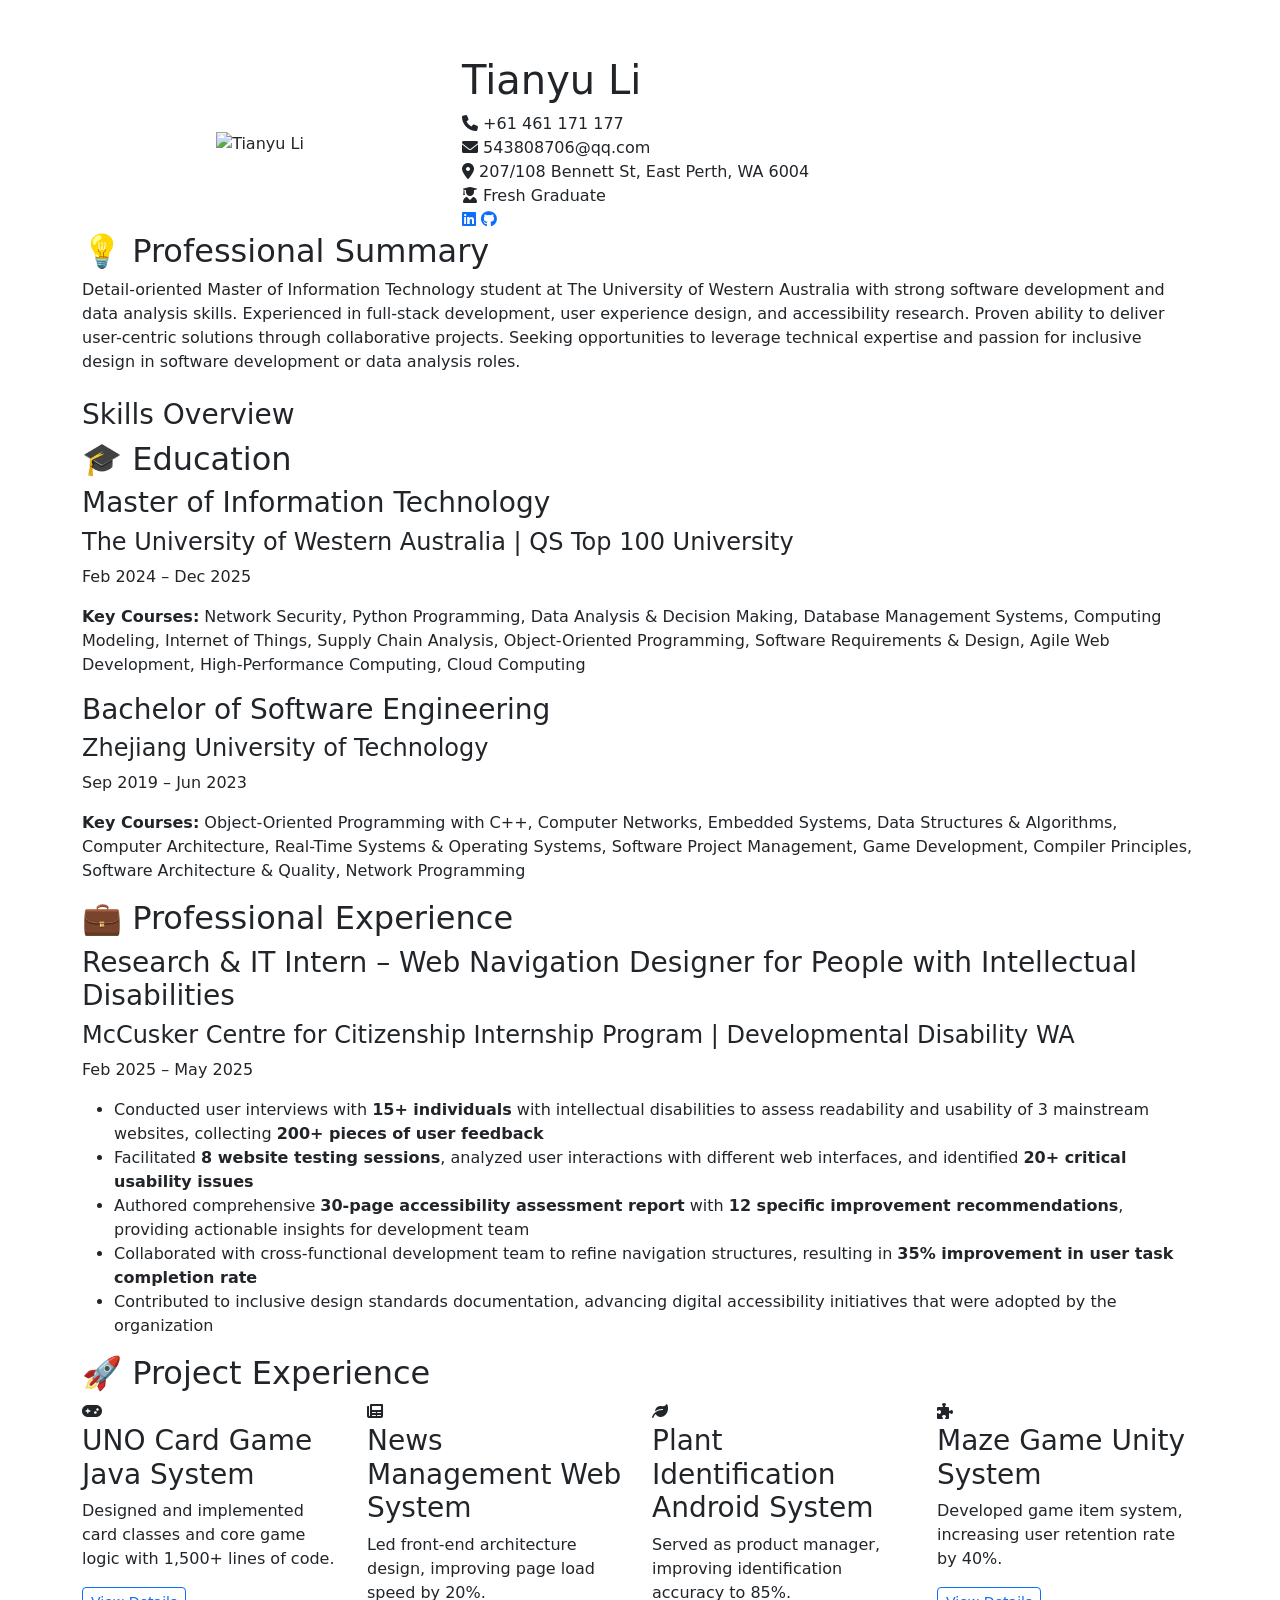
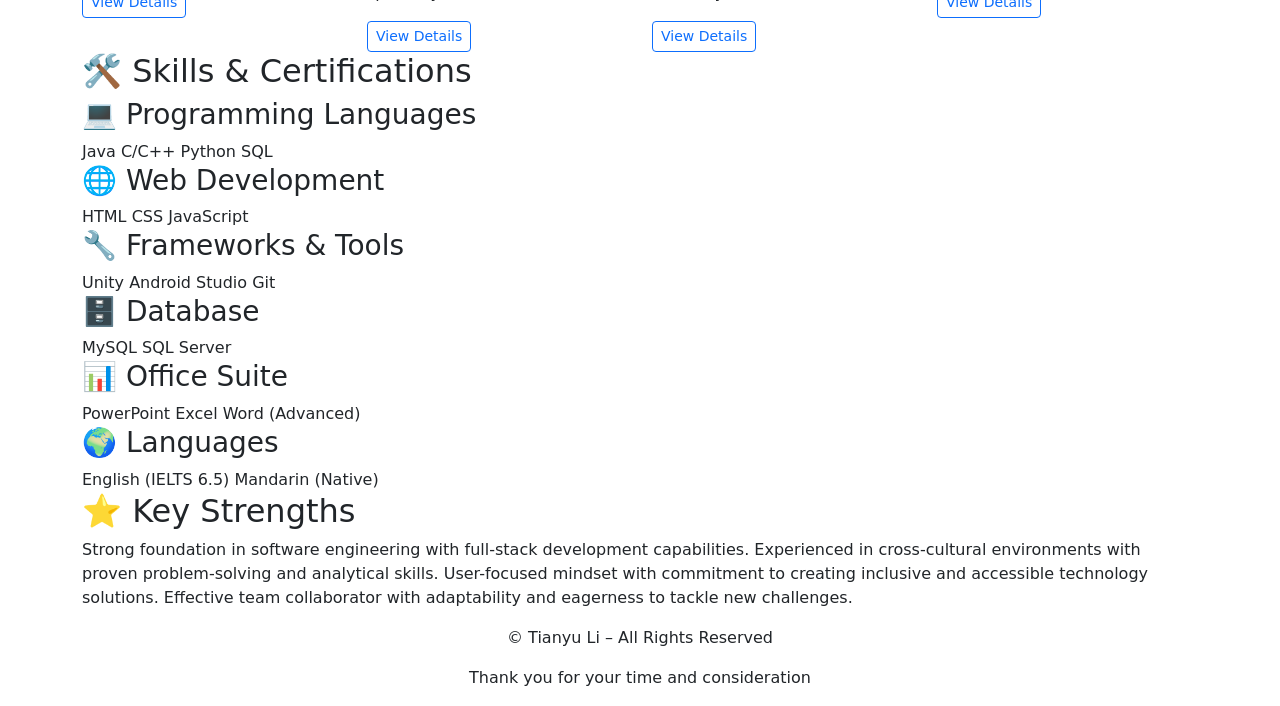
==== cv.html @ d958af8d "Fix HTML encoding issues in cv.html" ====
<!DOCTYPE html>
<html lang="en">
<head>
    <meta charset="UTF-8">
    <meta name="viewport" content="width=device-width, initial-scale=1.0">
    <title>Tianyu Li - Personal CV</title>
    <!-- Bootstrap CSS -->
    <link href="https://cdn.jsdelivr.net/npm/bootstrap@5.3.0-alpha1/dist/css/bootstrap.min.css" rel="stylesheet">
    <!-- Font Awesome -->
    <link rel="stylesheet" href="https://cdnjs.cloudflare.com/ajax/libs/font-awesome/6.0.0/css/all.min.css">
    <!-- Custom CSS -->
    <link rel="stylesheet" href="css/style.css">
    <link rel="stylesheet" href="css/cv.css">
</head>
<body>
    <nav class="navbar navbar-expand-lg navbar-dark">
        <div class="container">
            <a class="navbar-brand" href="index.html">Personal CV</a>
            <button class="navbar-toggler" type="button" data-bs-toggle="collapse" data-bs-target="#navbarNav" aria-controls="navbarNav" aria-expanded="false" aria-label="Toggle navigation">
                <span class="navbar-toggler-icon"></span>
            </button>
            <div class="collapse navbar-collapse" id="navbarNav">
                <ul class="navbar-nav ms-auto">
                    <li class="nav-item">
                        <a class="nav-link" href="index.html">中文简历</a>
                    </li>
                    <li class="nav-item">
                        <a class="nav-link active" href="cv.html">English CV</a>
                    </li>
                </ul>
            </div>
        </div>
    </nav>

    <div class="cv-container">
        <header class="cv-header">
            <div class="container">
                <div class="row align-items-center">
                    <div class="col-md-4 text-center">
                        <div class="profile-image-container">
                            <img src="img/profile.jpg" alt="Tianyu Li" class="profile-image" id="profileImage">
                        </div>
                    </div>
                    <div class="col-md-8">
                        <h1 class="cv-name">Tianyu Li</h1>
                        <div class="contact-info">
                            <div class="contact-item">
                                <i class="fas fa-phone"></i>
                                <span>+61 461 171 177</span>
                            </div>
                            <div class="contact-item">
                                <i class="fas fa-envelope"></i>
                                <span>543808706@qq.com</span>
                            </div>
                            <div class="contact-item">
                                <i class="fas fa-map-marker-alt"></i>
                                <span>207/108 Bennett St, East Perth, WA 6004</span>
                            </div>
                            <div class="contact-item">
                                <i class="fas fa-user-graduate"></i>
                                <span>Fresh Graduate</span>
                            </div>
                        </div>
                        <div class="social-links">
                            <a href="#" class="social-link" title="LinkedIn"><i class="fab fa-linkedin"></i></a>
                            <a href="#" class="social-link" title="GitHub"><i class="fab fa-github"></i></a>
                        </div>
                    </div>
                </div>
            </div>
        </header>

        <main class="cv-main">
            <div class="container">
                <div class="row">
                    <div class="col-lg-12">
                        <section class="cv-section" id="personal-summary">
                            <h2 class="section-title">💡 Professional Summary</h2>
                            <div class="section-content">
                                <p>Detail-oriented Master of Information Technology student at The University of Western Australia with strong software development and data analysis skills. Experienced in full-stack development, user experience design, and accessibility research. Proven ability to deliver user-centric solutions through collaborative projects. Seeking opportunities to leverage technical expertise and passion for inclusive design in software development or data analysis roles.</p>
                                
                                <div class="skills-visualization mt-4">
                                    <h3>Skills Overview</h3>
                                    <div class="skill-bars" id="skillBars">
                                        <!-- Skill bars will be generated by JavaScript -->
                                    </div>
                                </div>
                            </div>
                        </section>

                        <section class="cv-section" id="education">
                            <h2 class="section-title">🎓 Education</h2>
                            <div class="section-content">
                                <div class="timeline">
                                    <div class="timeline-item">
                                        <div class="timeline-marker"></div>
                                        <div class="timeline-content">
                                            <h3>Master of Information Technology</h3>
                                            <h4>The University of Western Australia | QS Top 100 University</h4>
                                            <p class="timeline-date">Feb 2024 – Dec 2025</p>
                                            <p><strong>Key Courses:</strong> Network Security, Python Programming, Data Analysis & Decision Making, Database Management Systems, Computing Modeling, Internet of Things, Supply Chain Analysis, Object-Oriented Programming, Software Requirements & Design, Agile Web Development, High-Performance Computing, Cloud Computing</p>
                                        </div>
                                    </div>
                                    <div class="timeline-item">
                                        <div class="timeline-marker"></div>
                                        <div class="timeline-content">
                                            <h3>Bachelor of Software Engineering</h3>
                                            <h4>Zhejiang University of Technology</h4>
                                            <p class="timeline-date">Sep 2019 – Jun 2023</p>
                                            <p><strong>Key Courses:</strong> Object-Oriented Programming with C++, Computer Networks, Embedded Systems, Data Structures & Algorithms, Computer Architecture, Real-Time Systems & Operating Systems, Software Project Management, Game Development, Compiler Principles, Software Architecture & Quality, Network Programming</p>
                                        </div>
                                    </div>
                                </div>
                            </div>
                        </section>

                        <section class="cv-section" id="work-experience">
                            <h2 class="section-title">💼 Professional Experience</h2>
                            <div class="section-content">
                                <div class="experience-item">
                                    <div class="experience-header">
                                        <h3>Research & IT Intern – Web Navigation Designer for People with Intellectual Disabilities</h3>
                                        <h4>McCusker Centre for Citizenship Internship Program | Developmental Disability WA</h4>
                                        <p class="experience-date">Feb 2025 – May 2025</p>
                                    </div>
                                    <ul class="experience-details">
                                        <li>Conducted user interviews with <strong>15+ individuals</strong> with intellectual disabilities to assess readability and usability of 3 mainstream websites, collecting <strong>200+ pieces of user feedback</strong></li>
                                        <li>Facilitated <strong>8 website testing sessions</strong>, analyzed user interactions with different web interfaces, and identified <strong>20+ critical usability issues</strong></li>
                                        <li>Authored comprehensive <strong>30-page accessibility assessment report</strong> with <strong>12 specific improvement recommendations</strong>, providing actionable insights for development team</li>
                                        <li>Collaborated with cross-functional development team to refine navigation structures, resulting in <strong>35% improvement in user task completion rate</strong></li>
                                        <li>Contributed to inclusive design standards documentation, advancing digital accessibility initiatives that were adopted by the organization</li>
                                    </ul>
                                </div>
                            </div>
                        </section>

                        <section class="cv-section" id="projects">
                            <h2 class="section-title">🚀 Project Experience</h2>
                            <div class="section-content">
                                <div class="row project-gallery">
                                    <div class="col-md-6 col-lg-3">
                                        <div class="project-card" data-project="uno">
                                            <div class="project-icon">
                                                <i class="fas fa-gamepad"></i>
                                            </div>
                                            <h3>UNO Card Game Java System</h3>
                                            <p class="project-preview">Designed and implemented card classes and core game logic with 1,500+ lines of code.</p>
                                            <button class="btn btn-outline-primary btn-sm project-details-btn">View Details</button>
                                        </div>
                                    </div>
                                    <div class="col-md-6 col-lg-3">
                                        <div class="project-card" data-project="news">
                                            <div class="project-icon">
                                                <i class="fas fa-newspaper"></i>
                                            </div>
                                            <h3>News Management Web System</h3>
                                            <p class="project-preview">Led front-end architecture design, improving page load speed by 20%.</p>
                                            <button class="btn btn-outline-primary btn-sm project-details-btn">View Details</button>
                                        </div>
                                    </div>
                                    <div class="col-md-6 col-lg-3">
                                        <div class="project-card" data-project="plant">
                                            <div class="project-icon">
                                                <i class="fas fa-leaf"></i>
                                            </div>
                                            <h3>Plant Identification Android System</h3>
                                            <p class="project-preview">Served as product manager, improving identification accuracy to 85%.</p>
                                            <button class="btn btn-outline-primary btn-sm project-details-btn">View Details</button>
                                        </div>
                                    </div>
                                    <div class="col-md-6 col-lg-3">
                                        <div class="project-card" data-project="maze">
                                            <div class="project-icon">
                                                <i class="fas fa-puzzle-piece"></i>
                                            </div>
                                            <h3>Maze Game Unity System</h3>
                                            <p class="project-preview">Developed game item system, increasing user retention rate by 40%.</p>
                                            <button class="btn btn-outline-primary btn-sm project-details-btn">View Details</button>
                                        </div>
                                    </div>
                                </div>
                                
                                <!-- Project Details Modal -->
                                <div class="modal fade" id="projectModal" tabindex="-1" aria-labelledby="projectModalLabel" aria-hidden="true">
                                    <div class="modal-dialog modal-lg">
                                        <div class="modal-content">
                                            <div class="modal-header">
                                                <h5 class="modal-title" id="projectModalLabel">Project Details</h5>
                                                <button type="button" class="btn-close" data-bs-dismiss="modal" aria-label="Close"></button>
                                            </div>
                                            <div class="modal-body" id="projectModalBody">
                                                <!-- Project details will be loaded here -->
                                            </div>
                                        </div>
                                    </div>
                                </div>
                            </div>
                        </section>

                        <section class="cv-section" id="skills">
                            <h2 class="section-title">🛠 Skills & Certifications</h2>
                            <div class="section-content">
                                <div class="skills-container">
                                    <div class="skill-category">
                                        <h3>💻 Programming Languages</h3>
                                        <div class="skill-tags">
                                            <span class="skill-tag">Java</span>
                                            <span class="skill-tag">C/C++</span>
                                            <span class="skill-tag">Python</span>
                                            <span class="skill-tag">SQL</span>
                                        </div>
                                    </div>
                                    <div class="skill-category">
                                        <h3>🌐 Web Development</h3>
                                        <div class="skill-tags">
                                            <span class="skill-tag">HTML</span>
                                            <span class="skill-tag">CSS</span>
                                            <span class="skill-tag">JavaScript</span>
                                        </div>
                                    </div>
                                    <div class="skill-category">
                                        <h3>🔧 Frameworks & Tools</h3>
                                        <div class="skill-tags">
                                            <span class="skill-tag">Unity</span>
                                            <span class="skill-tag">Android Studio</span>
                                            <span class="skill-tag">Git</span>
                                        </div>
                                    </div>
                                    <div class="skill-category">
                                        <h3>🗄 Database</h3>
                                        <div class="skill-tags">
                                            <span class="skill-tag">MySQL</span>
                                            <span class="skill-tag">SQL Server</span>
                                        </div>
                                    </div>
                                    <div class="skill-category">
                                        <h3>📊 Office Suite</h3>
                                        <div class="skill-tags">
                                            <span class="skill-tag">PowerPoint</span>
                                            <span class="skill-tag">Excel</span>
                                            <span class="skill-tag">Word (Advanced)</span>
                                        </div>
                                    </div>
                                    <div class="skill-category">
                                        <h3>🌍 Languages</h3>
                                        <div class="skill-tags">
                                            <span class="skill-tag">English (IELTS 6.5)</span>
                                            <span class="skill-tag">Mandarin (Native)</span>
                                        </div>
                                    </div>
                                </div>
                            </div>
                        </section>

                        <section class="cv-section" id="key-strengths">
                            <h2 class="section-title">⭐ Key Strengths</h2>
                            <div class="section-content">
                                <p>Strong foundation in software engineering with full-stack development capabilities. Experienced in cross-cultural environments with proven problem-solving and analytical skills. User-focused mindset with commitment to creating inclusive and accessible technology solutions. Effective team collaborator with adaptability and eagerness to tackle new challenges.</p>
                            </div>
                        </section>
                    </div>
                </div>
            </div>
        </main>

        <footer class="footer">
            <div class="container text-center">
                <p>&copy; Tianyu Li – All Rights Reserved</p>
                <p class="mt-2">Thank you for your time and consideration</p>
            </div>
        </footer>
    </div>

    <!-- Bootstrap JS Bundle with Popper -->
    <script src="https://cdn.jsdelivr.net/npm/bootstrap@5.3.0-alpha1/dist/js/bootstrap.bundle.min.js"></script>
    <!-- jQuery -->
    <script src="https://code.jquery.com/jquery-3.6.0.min.js"></script>
    <!-- Custom JS -->
    <script src="js/cv.js"></script>
</body>

</html>
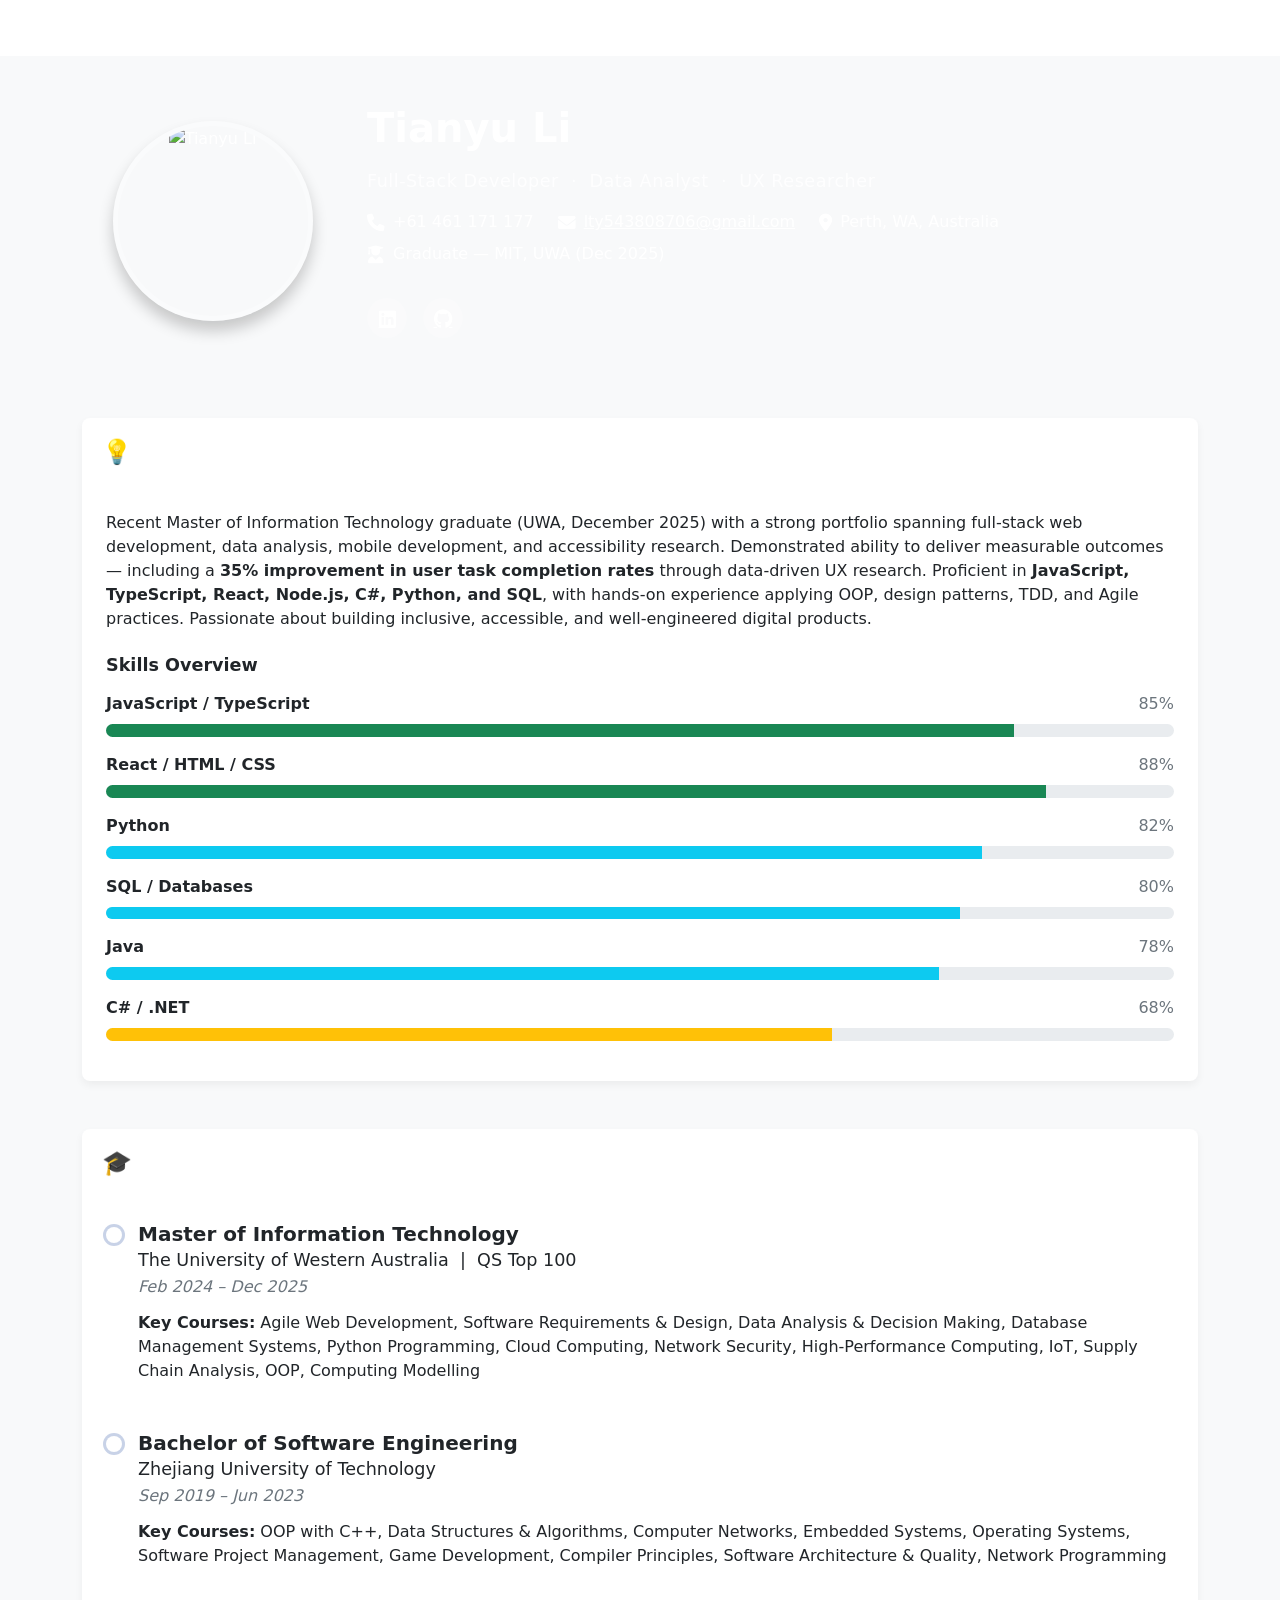
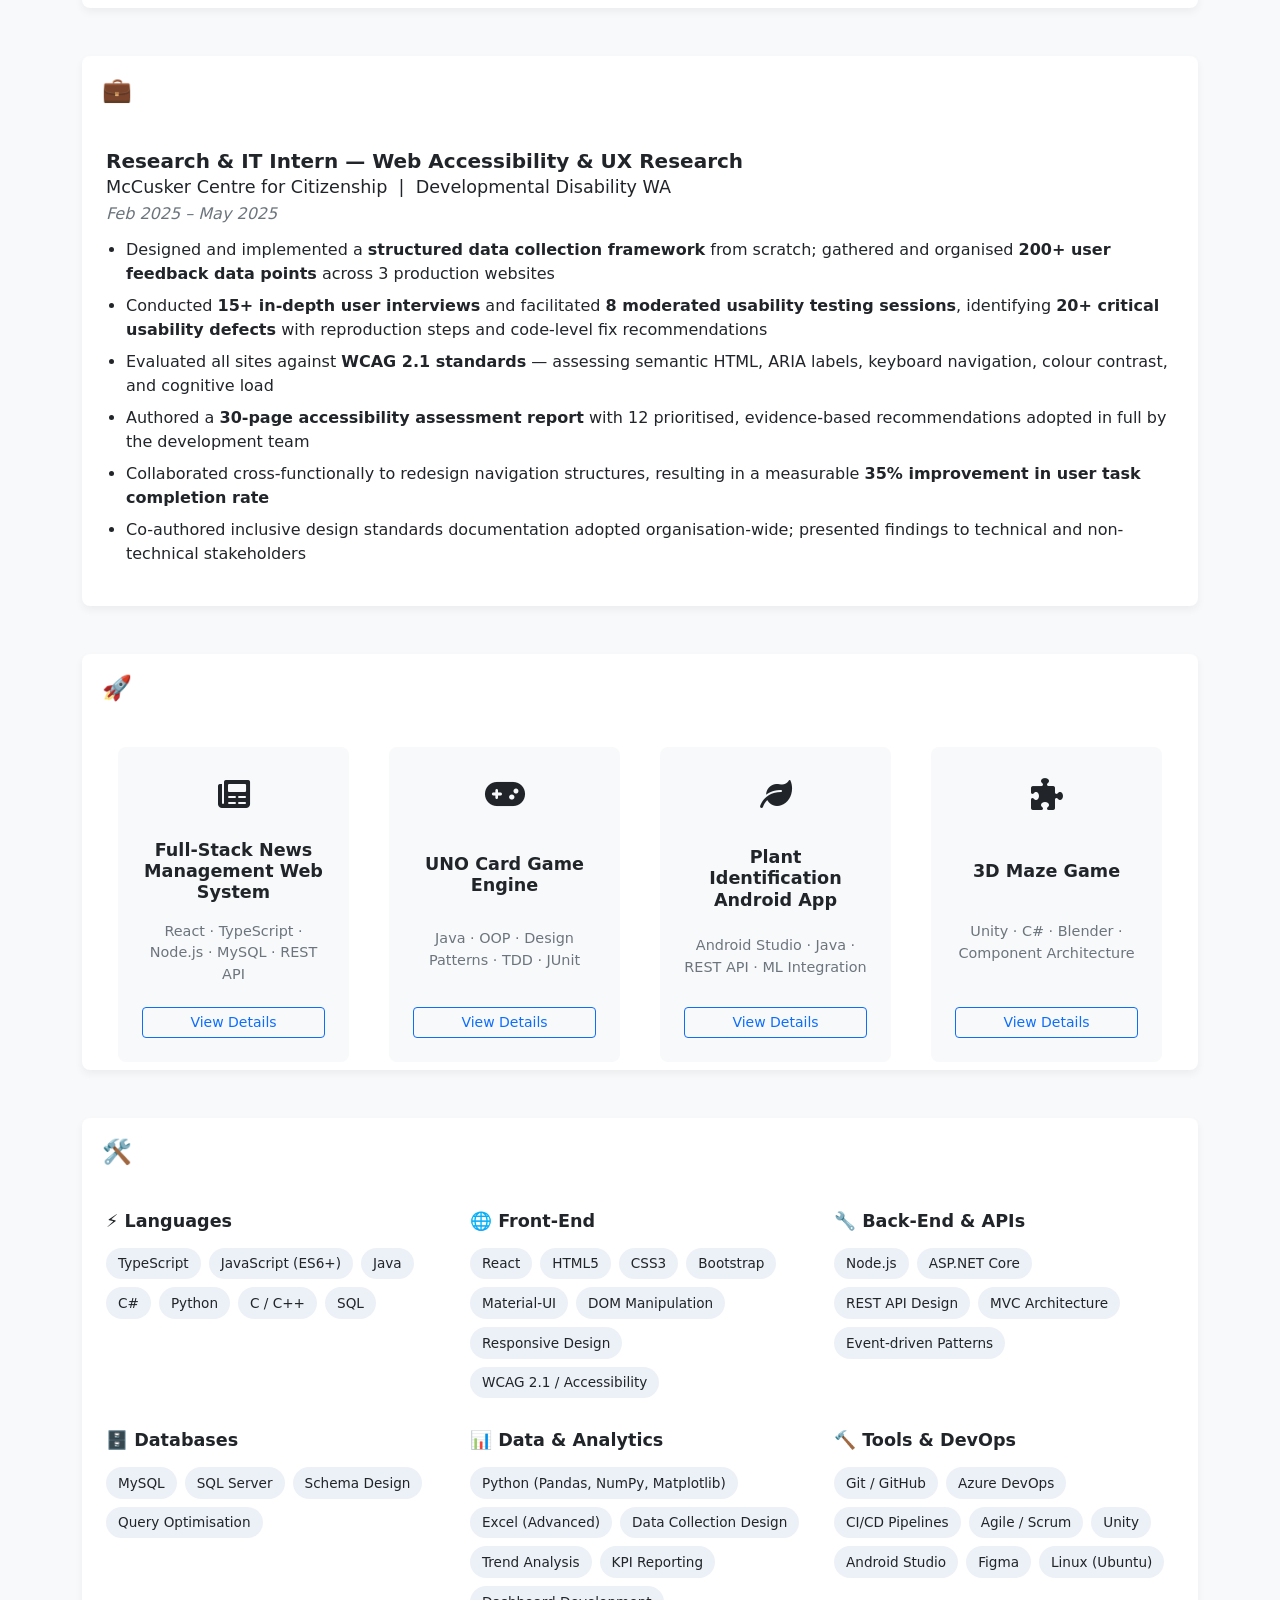
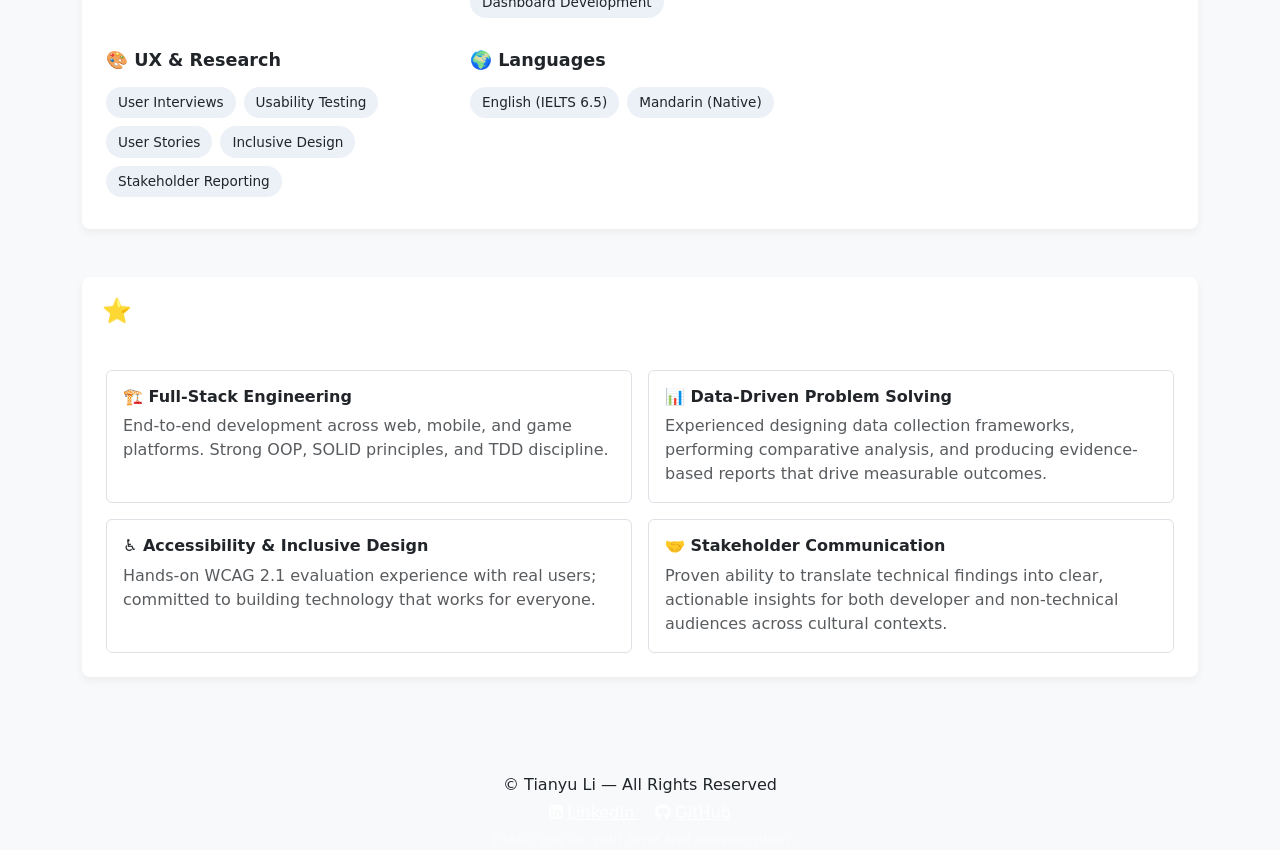
==== commit e408876b: "Revise CV layout and enhance content Updated the CV layout and content, enhancing the professional s" ====
--- a/cv.html
+++ b/cv.html
@@ -4,11 +4,8 @@
     <meta charset="UTF-8">
     <meta name="viewport" content="width=device-width, initial-scale=1.0">
     <title>Tianyu Li - Personal CV</title>
-    <!-- Bootstrap CSS -->
     <link href="https://cdn.jsdelivr.net/npm/bootstrap@5.3.0-alpha1/dist/css/bootstrap.min.css" rel="stylesheet">
-    <!-- Font Awesome -->
     <link rel="stylesheet" href="https://cdnjs.cloudflare.com/ajax/libs/font-awesome/6.0.0/css/all.min.css">
-    <!-- Custom CSS -->
     <link rel="stylesheet" href="css/style.css">
     <link rel="stylesheet" href="css/cv.css">
 </head>
@@ -16,17 +13,14 @@
     <nav class="navbar navbar-expand-lg navbar-dark">
         <div class="container">
             <a class="navbar-brand" href="index.html">Personal CV</a>
-            <button class="navbar-toggler" type="button" data-bs-toggle="collapse" data-bs-target="#navbarNav" aria-controls="navbarNav" aria-expanded="false" aria-label="Toggle navigation">
+            <button class="navbar-toggler" type="button" data-bs-toggle="collapse" data-bs-target="#navbarNav"
+                aria-controls="navbarNav" aria-expanded="false" aria-label="Toggle navigation">
                 <span class="navbar-toggler-icon"></span>
             </button>
             <div class="collapse navbar-collapse" id="navbarNav">
                 <ul class="navbar-nav ms-auto">
-                    <li class="nav-item">
-                        <a class="nav-link" href="index.html">中文简历</a>
-                    </li>
-                    <li class="nav-item">
-                        <a class="nav-link active" href="cv.html">English CV</a>
-                    </li>
+                    <li class="nav-item"><a class="nav-link" href="index.html">中文简历</a></li>
+                    <li class="nav-item"><a class="nav-link active" href="cv.html">English CV</a></li>
                 </ul>
             </div>
         </div>
@@ -36,13 +30,14 @@
         <header class="cv-header">
             <div class="container">
                 <div class="row align-items-center">
-                    <div class="col-md-4 text-center">
+                    <div class="col-md-3 text-center mb-3 mb-md-0">
                         <div class="profile-image-container">
                             <img src="img/profile.jpg" alt="Tianyu Li" class="profile-image" id="profileImage">
                         </div>
                     </div>
-                    <div class="col-md-8">
+                    <div class="col-md-9">
                         <h1 class="cv-name">Tianyu Li</h1>
+                        <p class="cv-tagline mb-3">Full-Stack Developer &nbsp;·&nbsp; Data Analyst &nbsp;·&nbsp; UX Researcher</p>
                         <div class="contact-info">
                             <div class="contact-item">
                                 <i class="fas fa-phone"></i>
@@ -50,20 +45,24 @@
                             </div>
                             <div class="contact-item">
                                 <i class="fas fa-envelope"></i>
-                                <span>543808706@qq.com</span>
+                                <a href="mailto:lty543808706@gmail.com" style="color:inherit;">lty543808706@gmail.com</a>
                             </div>
                             <div class="contact-item">
                                 <i class="fas fa-map-marker-alt"></i>
-                                <span>207/108 Bennett St, East Perth, WA 6004</span>
+                                <span>Perth, WA, Australia</span>
                             </div>
                             <div class="contact-item">
                                 <i class="fas fa-user-graduate"></i>
-                                <span>Fresh Graduate</span>
+                                <span>Graduate — MIT, UWA (Dec 2025)</span>
                             </div>
                         </div>
-                        <div class="social-links">
-                            <a href="#" class="social-link" title="LinkedIn"><i class="fab fa-linkedin"></i></a>
-                            <a href="#" class="social-link" title="GitHub"><i class="fab fa-github"></i></a>
+                        <div class="social-links mt-2">
+                            <a href="https://www.linkedin.com/in/tianyu-li-7a562b31b" target="_blank" rel="noopener" class="social-link" title="LinkedIn">
+                                <i class="fab fa-linkedin"></i>
+                            </a>
+                            <a href="https://github.com/543808706" target="_blank" rel="noopener" class="social-link" title="GitHub — 543808706 (lty)">
+                                <i class="fab fa-github"></i>
+                            </a>
                         </div>
                     </div>
                 </div>
@@ -74,20 +73,28 @@
             <div class="container">
                 <div class="row">
                     <div class="col-lg-12">
-                        <section class="cv-section" id="personal-summary">
+
+                        <!-- SUMMARY -->
+                        <section class="cv-section fade-in" id="personal-summary">
                             <h2 class="section-title">💡 Professional Summary</h2>
                             <div class="section-content">
-                                <p>Detail-oriented Master of Information Technology student at The University of Western Australia with strong software development and data analysis skills. Experienced in full-stack development, user experience design, and accessibility research. Proven ability to deliver user-centric solutions through collaborative projects. Seeking opportunities to leverage technical expertise and passion for inclusive design in software development or data analysis roles.</p>
-                                
+                                <p>
+                                    Recent Master of Information Technology graduate (UWA, December 2025) with a strong portfolio spanning
+                                    full-stack web development, data analysis, mobile development, and accessibility research.
+                                    Demonstrated ability to deliver measurable outcomes — including a <strong>35% improvement in user task
+                                    completion rates</strong> through data-driven UX research. Proficient in
+                                    <strong>JavaScript, TypeScript, React, Node.js, C#, Python, and SQL</strong>, with hands-on experience
+                                    applying OOP, design patterns, TDD, and Agile practices. Passionate about building inclusive,
+                                    accessible, and well-engineered digital products.
+                                </p>
                                 <div class="skills-visualization mt-4">
                                     <h3>Skills Overview</h3>
-                                    <div class="skill-bars" id="skillBars">
-                                        <!-- Skill bars will be generated by JavaScript -->
-                                    </div>
-                                </div>
-                            </div>
-                        </section>
-
+                                    <div class="skill-bars" id="skillBars"></div>
+                                </div>
+                            </div>
+                        </section>
+
+                        <!-- EDUCATION -->
                         <section class="cv-section" id="education">
                             <h2 class="section-title">🎓 Education</h2>
                             <div class="section-content">
@@ -96,9 +103,12 @@
                                         <div class="timeline-marker"></div>
                                         <div class="timeline-content">
                                             <h3>Master of Information Technology</h3>
-                                            <h4>The University of Western Australia | QS Top 100 University</h4>
+                                            <h4>The University of Western Australia &nbsp;|&nbsp; QS Top 100</h4>
                                             <p class="timeline-date">Feb 2024 – Dec 2025</p>
-                                            <p><strong>Key Courses:</strong> Network Security, Python Programming, Data Analysis & Decision Making, Database Management Systems, Computing Modeling, Internet of Things, Supply Chain Analysis, Object-Oriented Programming, Software Requirements & Design, Agile Web Development, High-Performance Computing, Cloud Computing</p>
+                                            <p><strong>Key Courses:</strong> Agile Web Development, Software Requirements &amp; Design,
+                                            Data Analysis &amp; Decision Making, Database Management Systems, Python Programming,
+                                            Cloud Computing, Network Security, High-Performance Computing, IoT, Supply Chain Analysis,
+                                            OOP, Computing Modelling</p>
                                         </div>
                                     </div>
                                     <div class="timeline-item">
@@ -107,80 +117,77 @@
                                             <h3>Bachelor of Software Engineering</h3>
                                             <h4>Zhejiang University of Technology</h4>
                                             <p class="timeline-date">Sep 2019 – Jun 2023</p>
-                                            <p><strong>Key Courses:</strong> Object-Oriented Programming with C++, Computer Networks, Embedded Systems, Data Structures & Algorithms, Computer Architecture, Real-Time Systems & Operating Systems, Software Project Management, Game Development, Compiler Principles, Software Architecture & Quality, Network Programming</p>
-                                        </div>
-                                    </div>
-                                </div>
-                            </div>
-                        </section>
-
+                                            <p><strong>Key Courses:</strong> OOP with C++, Data Structures &amp; Algorithms,
+                                            Computer Networks, Embedded Systems, Operating Systems, Software Project Management,
+                                            Game Development, Compiler Principles, Software Architecture &amp; Quality, Network Programming</p>
+                                        </div>
+                                    </div>
+                                </div>
+                            </div>
+                        </section>
+
+                        <!-- EXPERIENCE -->
                         <section class="cv-section" id="work-experience">
                             <h2 class="section-title">💼 Professional Experience</h2>
                             <div class="section-content">
                                 <div class="experience-item">
                                     <div class="experience-header">
-                                        <h3>Research & IT Intern – Web Navigation Designer for People with Intellectual Disabilities</h3>
-                                        <h4>McCusker Centre for Citizenship Internship Program | Developmental Disability WA</h4>
+                                        <h3>Research &amp; IT Intern — Web Accessibility &amp; UX Research</h3>
+                                        <h4>McCusker Centre for Citizenship &nbsp;|&nbsp; Developmental Disability WA</h4>
                                         <p class="experience-date">Feb 2025 – May 2025</p>
                                     </div>
                                     <ul class="experience-details">
-                                        <li>Conducted user interviews with <strong>15+ individuals</strong> with intellectual disabilities to assess readability and usability of 3 mainstream websites, collecting <strong>200+ pieces of user feedback</strong></li>
-                                        <li>Facilitated <strong>8 website testing sessions</strong>, analyzed user interactions with different web interfaces, and identified <strong>20+ critical usability issues</strong></li>
-                                        <li>Authored comprehensive <strong>30-page accessibility assessment report</strong> with <strong>12 specific improvement recommendations</strong>, providing actionable insights for development team</li>
-                                        <li>Collaborated with cross-functional development team to refine navigation structures, resulting in <strong>35% improvement in user task completion rate</strong></li>
-                                        <li>Contributed to inclusive design standards documentation, advancing digital accessibility initiatives that were adopted by the organization</li>
+                                        <li>Designed and implemented a <strong>structured data collection framework</strong> from scratch; gathered and organised <strong>200+ user feedback data points</strong> across 3 production websites</li>
+                                        <li>Conducted <strong>15+ in-depth user interviews</strong> and facilitated <strong>8 moderated usability testing sessions</strong>, identifying <strong>20+ critical usability defects</strong> with reproduction steps and code-level fix recommendations</li>
+                                        <li>Evaluated all sites against <strong>WCAG 2.1 standards</strong> — assessing semantic HTML, ARIA labels, keyboard navigation, colour contrast, and cognitive load</li>
+                                        <li>Authored a <strong>30-page accessibility assessment report</strong> with 12 prioritised, evidence-based recommendations adopted in full by the development team</li>
+                                        <li>Collaborated cross-functionally to redesign navigation structures, resulting in a measurable <strong>35% improvement in user task completion rate</strong></li>
+                                        <li>Co-authored inclusive design standards documentation adopted organisation-wide; presented findings to technical and non-technical stakeholders</li>
                                     </ul>
                                 </div>
                             </div>
                         </section>
 
+                        <!-- PROJECTS -->
                         <section class="cv-section" id="projects">
                             <h2 class="section-title">🚀 Project Experience</h2>
                             <div class="section-content">
                                 <div class="row project-gallery">
                                     <div class="col-md-6 col-lg-3">
+                                        <div class="project-card" data-project="news">
+                                            <div class="project-icon"><i class="fas fa-newspaper"></i></div>
+                                            <h3>Full-Stack News Management Web System</h3>
+                                            <p class="project-preview">React · TypeScript · Node.js · MySQL · REST API</p>
+                                            <button class="btn btn-outline-primary btn-sm project-details-btn">View Details</button>
+                                        </div>
+                                    </div>
+                                    <div class="col-md-6 col-lg-3">
                                         <div class="project-card" data-project="uno">
-                                            <div class="project-icon">
-                                                <i class="fas fa-gamepad"></i>
-                                            </div>
-                                            <h3>UNO Card Game Java System</h3>
-                                            <p class="project-preview">Designed and implemented card classes and core game logic with 1,500+ lines of code.</p>
-                                            <button class="btn btn-outline-primary btn-sm project-details-btn">View Details</button>
-                                        </div>
-                                    </div>
-                                    <div class="col-md-6 col-lg-3">
-                                        <div class="project-card" data-project="news">
-                                            <div class="project-icon">
-                                                <i class="fas fa-newspaper"></i>
-                                            </div>
-                                            <h3>News Management Web System</h3>
-                                            <p class="project-preview">Led front-end architecture design, improving page load speed by 20%.</p>
+                                            <div class="project-icon"><i class="fas fa-gamepad"></i></div>
+                                            <h3>UNO Card Game Engine</h3>
+                                            <p class="project-preview">Java · OOP · Design Patterns · TDD · JUnit</p>
                                             <button class="btn btn-outline-primary btn-sm project-details-btn">View Details</button>
                                         </div>
                                     </div>
                                     <div class="col-md-6 col-lg-3">
                                         <div class="project-card" data-project="plant">
-                                            <div class="project-icon">
-                                                <i class="fas fa-leaf"></i>
-                                            </div>
-                                            <h3>Plant Identification Android System</h3>
-                                            <p class="project-preview">Served as product manager, improving identification accuracy to 85%.</p>
+                                            <div class="project-icon"><i class="fas fa-leaf"></i></div>
+                                            <h3>Plant Identification Android App</h3>
+                                            <p class="project-preview">Android Studio · Java · REST API · ML Integration</p>
                                             <button class="btn btn-outline-primary btn-sm project-details-btn">View Details</button>
                                         </div>
                                     </div>
                                     <div class="col-md-6 col-lg-3">
                                         <div class="project-card" data-project="maze">
-                                            <div class="project-icon">
-                                                <i class="fas fa-puzzle-piece"></i>
-                                            </div>
-                                            <h3>Maze Game Unity System</h3>
-                                            <p class="project-preview">Developed game item system, increasing user retention rate by 40%.</p>
+                                            <div class="project-icon"><i class="fas fa-puzzle-piece"></i></div>
+                                            <h3>3D Maze Game</h3>
+                                            <p class="project-preview">Unity · C# · Blender · Component Architecture</p>
                                             <button class="btn btn-outline-primary btn-sm project-details-btn">View Details</button>
                                         </div>
                                     </div>
                                 </div>
-                                
-                                <!-- Project Details Modal -->
+
+                                <!-- Modal -->
                                 <div class="modal fade" id="projectModal" tabindex="-1" aria-labelledby="projectModalLabel" aria-hidden="true">
                                     <div class="modal-dialog modal-lg">
                                         <div class="modal-content">
@@ -188,57 +195,94 @@
                                                 <h5 class="modal-title" id="projectModalLabel">Project Details</h5>
                                                 <button type="button" class="btn-close" data-bs-dismiss="modal" aria-label="Close"></button>
                                             </div>
-                                            <div class="modal-body" id="projectModalBody">
-                                                <!-- Project details will be loaded here -->
-                                            </div>
-                                        </div>
-                                    </div>
-                                </div>
-                            </div>
-                        </section>
-
+                                            <div class="modal-body" id="projectModalBody"></div>
+                                        </div>
+                                    </div>
+                                </div>
+                            </div>
+                        </section>
+
+                        <!-- SKILLS -->
                         <section class="cv-section" id="skills">
-                            <h2 class="section-title">🛠 Skills & Certifications</h2>
+                            <h2 class="section-title">🛠 Technical Skills</h2>
                             <div class="section-content">
                                 <div class="skills-container">
                                     <div class="skill-category">
-                                        <h3>💻 Programming Languages</h3>
-                                        <div class="skill-tags">
+                                        <h3>⚡ Languages</h3>
+                                        <div class="skill-tags">
+                                            <span class="skill-tag">TypeScript</span>
+                                            <span class="skill-tag">JavaScript (ES6+)</span>
                                             <span class="skill-tag">Java</span>
-                                            <span class="skill-tag">C/C++</span>
+                                            <span class="skill-tag">C#</span>
                                             <span class="skill-tag">Python</span>
+                                            <span class="skill-tag">C / C++</span>
                                             <span class="skill-tag">SQL</span>
                                         </div>
                                     </div>
                                     <div class="skill-category">
-                                        <h3>🌐 Web Development</h3>
-                                        <div class="skill-tags">
-                                            <span class="skill-tag">HTML</span>
-                                            <span class="skill-tag">CSS</span>
-                                            <span class="skill-tag">JavaScript</span>
-                                        </div>
-                                    </div>
-                                    <div class="skill-category">
-                                        <h3>🔧 Frameworks & Tools</h3>
-                                        <div class="skill-tags">
+                                        <h3>🌐 Front-End</h3>
+                                        <div class="skill-tags">
+                                            <span class="skill-tag">React</span>
+                                            <span class="skill-tag">HTML5</span>
+                                            <span class="skill-tag">CSS3</span>
+                                            <span class="skill-tag">Bootstrap</span>
+                                            <span class="skill-tag">Material-UI</span>
+                                            <span class="skill-tag">DOM Manipulation</span>
+                                            <span class="skill-tag">Responsive Design</span>
+                                            <span class="skill-tag">WCAG 2.1 / Accessibility</span>
+                                        </div>
+                                    </div>
+                                    <div class="skill-category">
+                                        <h3>🔧 Back-End &amp; APIs</h3>
+                                        <div class="skill-tags">
+                                            <span class="skill-tag">Node.js</span>
+                                            <span class="skill-tag">ASP.NET Core</span>
+                                            <span class="skill-tag">REST API Design</span>
+                                            <span class="skill-tag">MVC Architecture</span>
+                                            <span class="skill-tag">Event-driven Patterns</span>
+                                        </div>
+                                    </div>
+                                    <div class="skill-category">
+                                        <h3>🗄 Databases</h3>
+                                        <div class="skill-tags">
+                                            <span class="skill-tag">MySQL</span>
+                                            <span class="skill-tag">SQL Server</span>
+                                            <span class="skill-tag">Schema Design</span>
+                                            <span class="skill-tag">Query Optimisation</span>
+                                        </div>
+                                    </div>
+                                    <div class="skill-category">
+                                        <h3>📊 Data &amp; Analytics</h3>
+                                        <div class="skill-tags">
+                                            <span class="skill-tag">Python (Pandas, NumPy, Matplotlib)</span>
+                                            <span class="skill-tag">Excel (Advanced)</span>
+                                            <span class="skill-tag">Data Collection Design</span>
+                                            <span class="skill-tag">Trend Analysis</span>
+                                            <span class="skill-tag">KPI Reporting</span>
+                                            <span class="skill-tag">Dashboard Development</span>
+                                        </div>
+                                    </div>
+                                    <div class="skill-category">
+                                        <h3>🔨 Tools &amp; DevOps</h3>
+                                        <div class="skill-tags">
+                                            <span class="skill-tag">Git / GitHub</span>
+                                            <span class="skill-tag">Azure DevOps</span>
+                                            <span class="skill-tag">CI/CD Pipelines</span>
+                                            <span class="skill-tag">Agile / Scrum</span>
                                             <span class="skill-tag">Unity</span>
                                             <span class="skill-tag">Android Studio</span>
-                                            <span class="skill-tag">Git</span>
-                                        </div>
-                                    </div>
-                                    <div class="skill-category">
-                                        <h3>🗄 Database</h3>
-                                        <div class="skill-tags">
-                                            <span class="skill-tag">MySQL</span>
-                                            <span class="skill-tag">SQL Server</span>
-                                        </div>
-                                    </div>
-                                    <div class="skill-category">
-                                        <h3>📊 Office Suite</h3>
-                                        <div class="skill-tags">
-                                            <span class="skill-tag">PowerPoint</span>
-                                            <span class="skill-tag">Excel</span>
-                                            <span class="skill-tag">Word (Advanced)</span>
+                                            <span class="skill-tag">Figma</span>
+                                            <span class="skill-tag">Linux (Ubuntu)</span>
+                                        </div>
+                                    </div>
+                                    <div class="skill-category">
+                                        <h3>🎨 UX &amp; Research</h3>
+                                        <div class="skill-tags">
+                                            <span class="skill-tag">User Interviews</span>
+                                            <span class="skill-tag">Usability Testing</span>
+                                            <span class="skill-tag">User Stories</span>
+                                            <span class="skill-tag">Inclusive Design</span>
+                                            <span class="skill-tag">Stakeholder Reporting</span>
                                         </div>
                                     </div>
                                     <div class="skill-category">
@@ -252,12 +296,39 @@
                             </div>
                         </section>
 
+                        <!-- KEY STRENGTHS -->
                         <section class="cv-section" id="key-strengths">
                             <h2 class="section-title">⭐ Key Strengths</h2>
                             <div class="section-content">
-                                <p>Strong foundation in software engineering with full-stack development capabilities. Experienced in cross-cultural environments with proven problem-solving and analytical skills. User-focused mindset with commitment to creating inclusive and accessible technology solutions. Effective team collaborator with adaptability and eagerness to tackle new challenges.</p>
-                            </div>
-                        </section>
+                                <div class="row g-3">
+                                    <div class="col-md-6">
+                                        <div class="strength-item p-3 rounded border h-100">
+                                            <h5>🏗 Full-Stack Engineering</h5>
+                                            <p class="mb-0 text-muted">End-to-end development across web, mobile, and game platforms. Strong OOP, SOLID principles, and TDD discipline.</p>
+                                        </div>
+                                    </div>
+                                    <div class="col-md-6">
+                                        <div class="strength-item p-3 rounded border h-100">
+                                            <h5>📊 Data-Driven Problem Solving</h5>
+                                            <p class="mb-0 text-muted">Experienced designing data collection frameworks, performing comparative analysis, and producing evidence-based reports that drive measurable outcomes.</p>
+                                        </div>
+                                    </div>
+                                    <div class="col-md-6">
+                                        <div class="strength-item p-3 rounded border h-100">
+                                            <h5>♿ Accessibility &amp; Inclusive Design</h5>
+                                            <p class="mb-0 text-muted">Hands-on WCAG 2.1 evaluation experience with real users; committed to building technology that works for everyone.</p>
+                                        </div>
+                                    </div>
+                                    <div class="col-md-6">
+                                        <div class="strength-item p-3 rounded border h-100">
+                                            <h5>🤝 Stakeholder Communication</h5>
+                                            <p class="mb-0 text-muted">Proven ability to translate technical findings into clear, actionable insights for both developer and non-technical audiences across cultural contexts.</p>
+                                        </div>
+                                    </div>
+                                </div>
+                            </div>
+                        </section>
+
                     </div>
                 </div>
             </div>
@@ -265,18 +336,22 @@
 
         <footer class="footer">
             <div class="container text-center">
-                <p>&copy; Tianyu Li – All Rights Reserved</p>
-                <p class="mt-2">Thank you for your time and consideration</p>
+                <p class="mb-1">&copy; Tianyu Li — All Rights Reserved</p>
+                <p class="mb-1">
+                    <a href="https://www.linkedin.com/in/tianyu-li-7a562b31b" target="_blank" rel="noopener" class="text-white me-3">
+                        <i class="fab fa-linkedin me-1"></i>LinkedIn
+                    </a>
+                    <a href="https://github.com/543808706" target="_blank" rel="noopener" class="text-white">
+                        <i class="fab fa-github me-1"></i>GitHub
+                    </a>
+                </p>
+                <p class="mb-0 text-white-50 small">Thank you for your time and consideration</p>
             </div>
         </footer>
     </div>
 
-    <!-- Bootstrap JS Bundle with Popper -->
     <script src="https://cdn.jsdelivr.net/npm/bootstrap@5.3.0-alpha1/dist/js/bootstrap.bundle.min.js"></script>
-    <!-- jQuery -->
     <script src="https://code.jquery.com/jquery-3.6.0.min.js"></script>
-    <!-- Custom JS -->
     <script src="js/cv.js"></script>
 </body>
-
 </html>
--- a/css/cv.css
+++ b/css/cv.css
@@ -0,0 +1,377 @@
+/* cv.css - Styles for the CV page */
+
+.cv-container {
+  background-color: #f8f9fa;
+}
+
+/* Header styles */
+.cv-header {
+  background: linear-gradient(135deg, var(--primary-color), var(--secondary-color));
+  color: white;
+  padding: 3rem 0;
+  margin-bottom: 2rem;
+}
+
+.profile-image-container {
+  position: relative;
+  width: 200px;
+  height: 200px;
+  margin: 0 auto;
+  border: 5px solid rgba(255, 255, 255, 0.3);
+  border-radius: 50%;
+  overflow: hidden;
+  box-shadow: 0 10px 15px rgba(0, 0, 0, 0.2);
+  cursor: pointer;
+  transition: transform 0.3s ease;
+}
+
+.profile-image-container:hover {
+  transform: scale(1.05);
+}
+
+.profile-image {
+  width: 100%;
+  height: 100%;
+  object-fit: cover;
+}
+
+.cv-name {
+  font-family: var(--font-heading);
+  font-weight: bold;
+  font-size: 2.5rem;
+  margin-bottom: 1rem;
+}
+
+.contact-info {
+  display: flex;
+  flex-wrap: wrap;
+  margin-bottom: 1.5rem;
+}
+
+.contact-item {
+  display: flex;
+  align-items: center;
+  margin-right: 1.5rem;
+  margin-bottom: 0.5rem;
+}
+
+.contact-item i {
+  margin-right: 0.5rem;
+  font-size: 1.1rem;
+}
+
+.social-links {
+  display: flex;
+}
+
+.social-link {
+  display: flex;
+  align-items: center;
+  justify-content: center;
+  width: 40px;
+  height: 40px;
+  background-color: rgba(255, 255, 255, 0.2);
+  border-radius: 50%;
+  margin-right: 1rem;
+  color: white;
+  font-size: 1.2rem;
+  transition: all var(--transition-speed);
+}
+
+.social-link:hover {
+  background-color: white;
+  color: var(--primary-color);
+  transform: translateY(-3px);
+}
+
+/* Main content styles */
+.cv-main {
+  padding: 0 0 3rem;
+}
+
+.cv-section {
+  margin-bottom: 3rem;
+  background-color: white;
+  border-radius: 0.5rem;
+  overflow: hidden;
+  box-shadow: 0 4px 8px rgba(0, 0, 0, 0.05);
+}
+
+.section-title {
+  font-family: var(--font-heading);
+  font-weight: bold;
+  font-size: 1.5rem;
+  padding: 1.25rem;
+  margin: 0;
+  background-color: var(--primary-color);
+  color: white;
+}
+
+.section-content {
+  padding: 1.5rem;
+}
+
+/* Timeline styles */
+.timeline {
+  position: relative;
+  padding-left: 2rem;
+}
+
+.timeline::before {
+  content: '';
+  position: absolute;
+  top: 0;
+  bottom: 0;
+  left: 0.5rem;
+  width: 2px;
+  background-color: var(--primary-color);
+}
+
+.timeline-item {
+  position: relative;
+  padding-bottom: 2rem;
+}
+
+.timeline-item:last-child {
+  padding-bottom: 0;
+}
+
+.timeline-marker {
+  position: absolute;
+  width: 1rem;
+  height: 1rem;
+  left: -2rem;
+  top: 0.3rem;
+  border-radius: 50%;
+  background-color: var(--primary-color);
+  box-shadow: 0 0 0 3px rgba(74, 107, 175, 0.3);
+}
+
+.timeline-content h3 {
+  font-size: 1.25rem;
+  font-weight: bold;
+  margin-bottom: 0.25rem;
+  color: var(--primary-color);
+}
+
+.timeline-content h4 {
+  font-size: 1.1rem;
+  margin-bottom: 0.25rem;
+  color: var(--secondary-color);
+}
+
+.timeline-date {
+  font-style: italic;
+  color: #6c757d;
+  margin-bottom: 0.75rem;
+}
+
+/* Work Experience styles */
+.experience-item {
+  margin-bottom: 2rem;
+}
+
+.experience-item:last-child {
+  margin-bottom: 0;
+}
+
+.experience-header h3 {
+  font-size: 1.25rem;
+  font-weight: bold;
+  margin-bottom: 0.25rem;
+  color: var(--primary-color);
+}
+
+.experience-header h4 {
+  font-size: 1.1rem;
+  margin-bottom: 0.25rem;
+  color: var(--secondary-color);
+}
+
+.experience-date {
+  font-style: italic;
+  color: #6c757d;
+  margin-bottom: 0.75rem;
+}
+
+.experience-details {
+  padding-left: 1.25rem;
+}
+
+.experience-details li {
+  margin-bottom: 0.5rem;
+}
+
+/* Project styles */
+.project-gallery {
+  margin: -0.5rem;
+}
+
+.project-card {
+  background-color: #f8f9fa;
+  padding: 1.5rem;
+  border-radius: 0.5rem;
+  margin: 0.5rem;
+  text-align: center;
+  transition: all var(--transition-speed);
+  height: 100%;
+  display: flex;
+  flex-direction: column;
+  justify-content: space-between;
+}
+
+.project-card:hover {
+  transform: translateY(-5px);
+  box-shadow: 0 8px 15px rgba(0, 0, 0, 0.1);
+}
+
+.project-icon {
+  font-size: 2rem;
+  color: var(--primary-color);
+  margin-bottom: 1rem;
+}
+
+.project-card h3 {
+  font-size: 1.1rem;
+  font-weight: bold;
+  margin-bottom: 0.75rem;
+}
+
+.project-preview {
+  font-size: 0.9rem;
+  color: #6c757d;
+  margin-bottom: 1rem;
+}
+
+/* Skills styles */
+.skills-container {
+  display: grid;
+  grid-template-columns: repeat(auto-fill, minmax(300px, 1fr));
+  gap: 1.5rem;
+}
+
+.skill-category h3 {
+  font-size: 1.1rem;
+  font-weight: bold;
+  margin-bottom: 1rem;
+  color: var(--primary-color);
+}
+
+.skill-tags {
+  display: flex;
+  flex-wrap: wrap;
+}
+
+.skill-tag {
+  display: inline-block;
+  padding: 0.35rem 0.75rem;
+  font-size: 0.85rem;
+  background-color: rgba(74, 107, 175, 0.1);
+  color: var(--primary-color);
+  border-radius: 2rem;
+  margin-right: 0.5rem;
+  margin-bottom: 0.5rem;
+  transition: all var(--transition-speed);
+}
+
+.skill-tag:hover {
+  background-color: var(--primary-color);
+  color: white;
+  transform: translateY(-2px);
+}
+
+/* Skills visualization */
+.skills-visualization {
+  margin-top: 2rem;
+}
+
+.skills-visualization h3 {
+  font-size: 1.1rem;
+  font-weight: bold;
+  margin-bottom: 1rem;
+  color: var(--primary-color);
+}
+
+.skill-bar {
+  margin-bottom: 1rem;
+}
+
+.skill-bar-header {
+  display: flex;
+  justify-content: space-between;
+  margin-bottom: 0.5rem;
+}
+
+.skill-name {
+  font-weight: bold;
+}
+
+.skill-level {
+  color: #6c757d;
+}
+
+.skill-progress {
+  height: 0.8rem;
+  border-radius: 1rem;
+  background-color: #e9ecef;
+  overflow: hidden;
+}
+
+.skill-progress-bar {
+  height: 100%;
+  transition: width 1s ease;
+}
+
+/* Responsive adjustments */
+@media (max-width: 768px) {
+  .cv-header {
+      padding: 2rem 0;
+  }
+  
+  .profile-image-container {
+      width: 150px;
+      height: 150px;
+      margin-bottom: 1.5rem;
+  }
+  
+  .cv-name {
+      font-size: 2rem;
+      text-align: center;
+  }
+  
+  .contact-info {
+      justify-content: center;
+  }
+  
+  .social-links {
+      justify-content: center;
+  }
+  
+  .timeline {
+      padding-left: 1.5rem;
+  }
+}
+/* Tagline under name */
+.cv-tagline {
+  font-size: 1.1rem;
+  color: rgba(255, 255, 255, 0.85);
+  letter-spacing: 0.03em;
+}
+
+/* Key strength cards */
+.strength-item {
+  background-color: white;
+  transition: box-shadow 0.3s ease, transform 0.3s ease;
+}
+
+.strength-item:hover {
+  box-shadow: 0 4px 12px rgba(0,0,0,0.1);
+  transform: translateY(-2px);
+}
+
+.strength-item h5 {
+  font-size: 1rem;
+  font-weight: bold;
+  margin-bottom: 0.5rem;
+  color: var(--secondary-color);
+}
